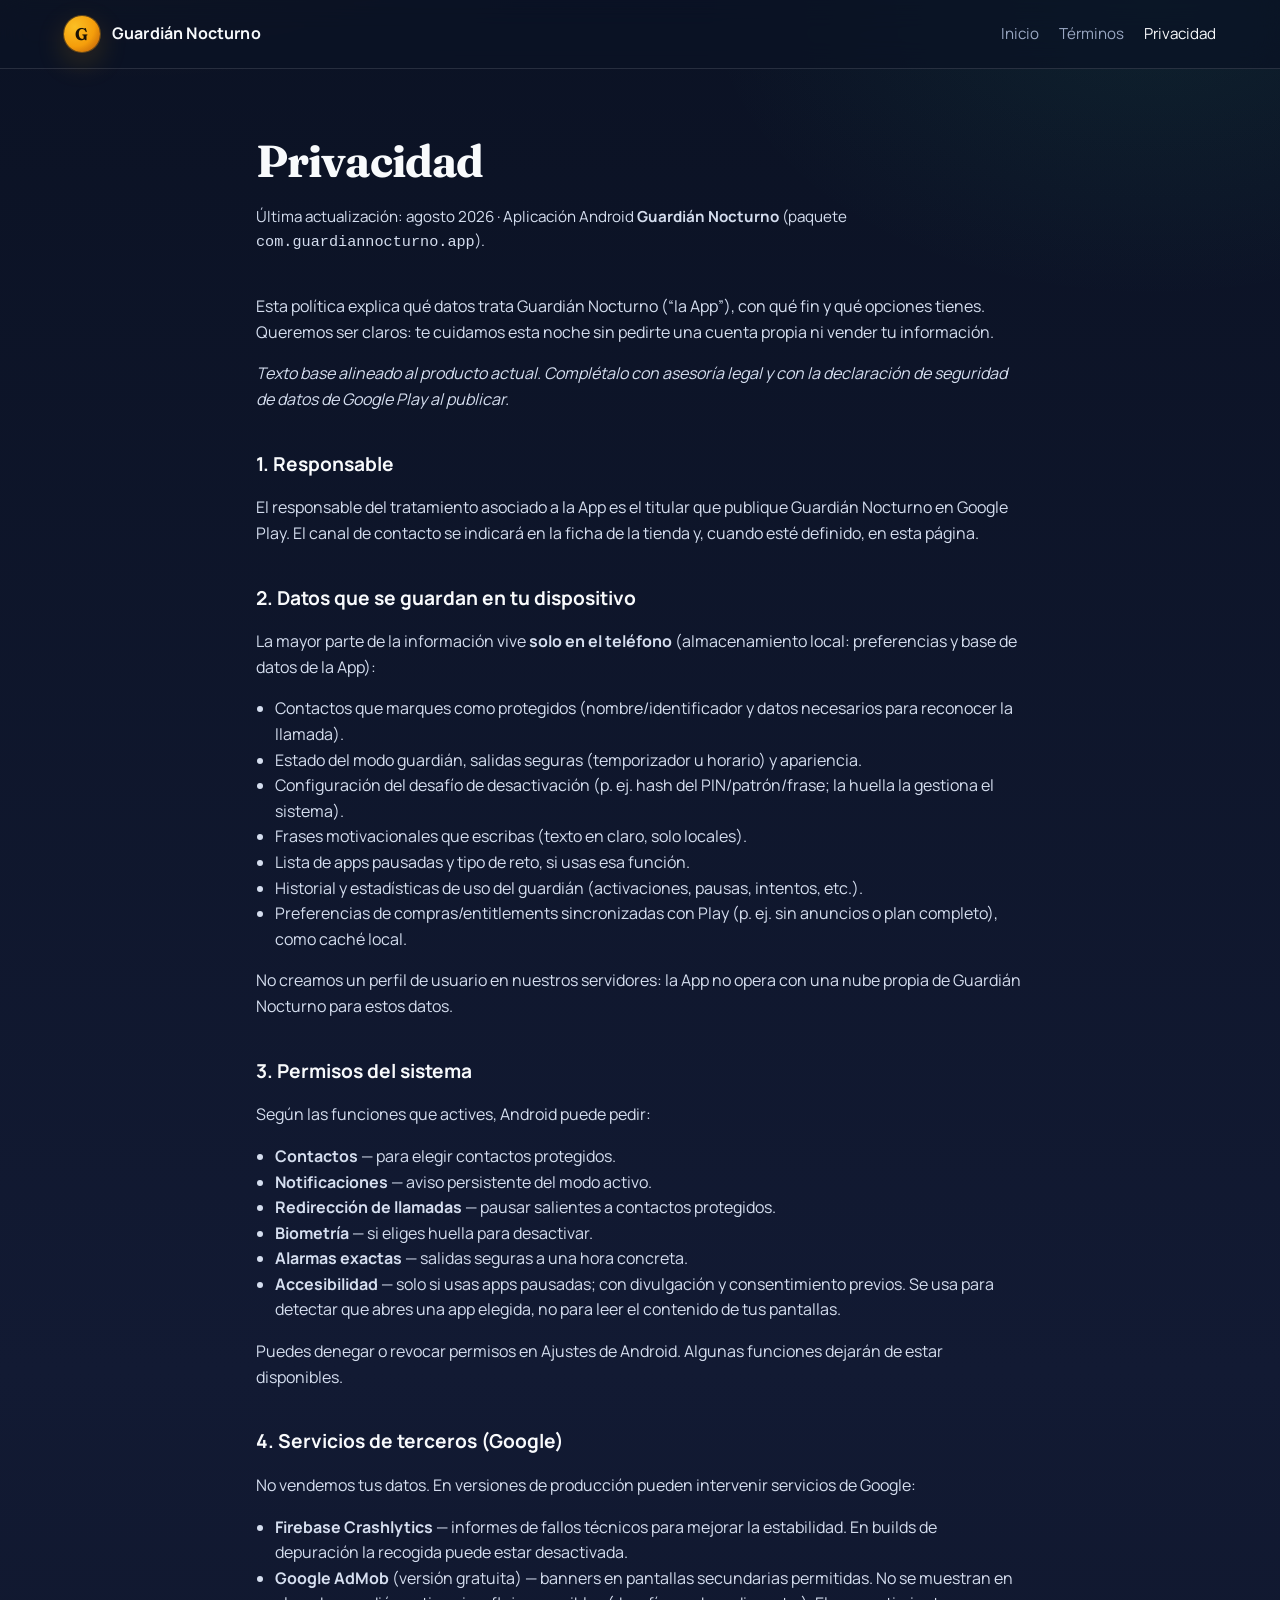
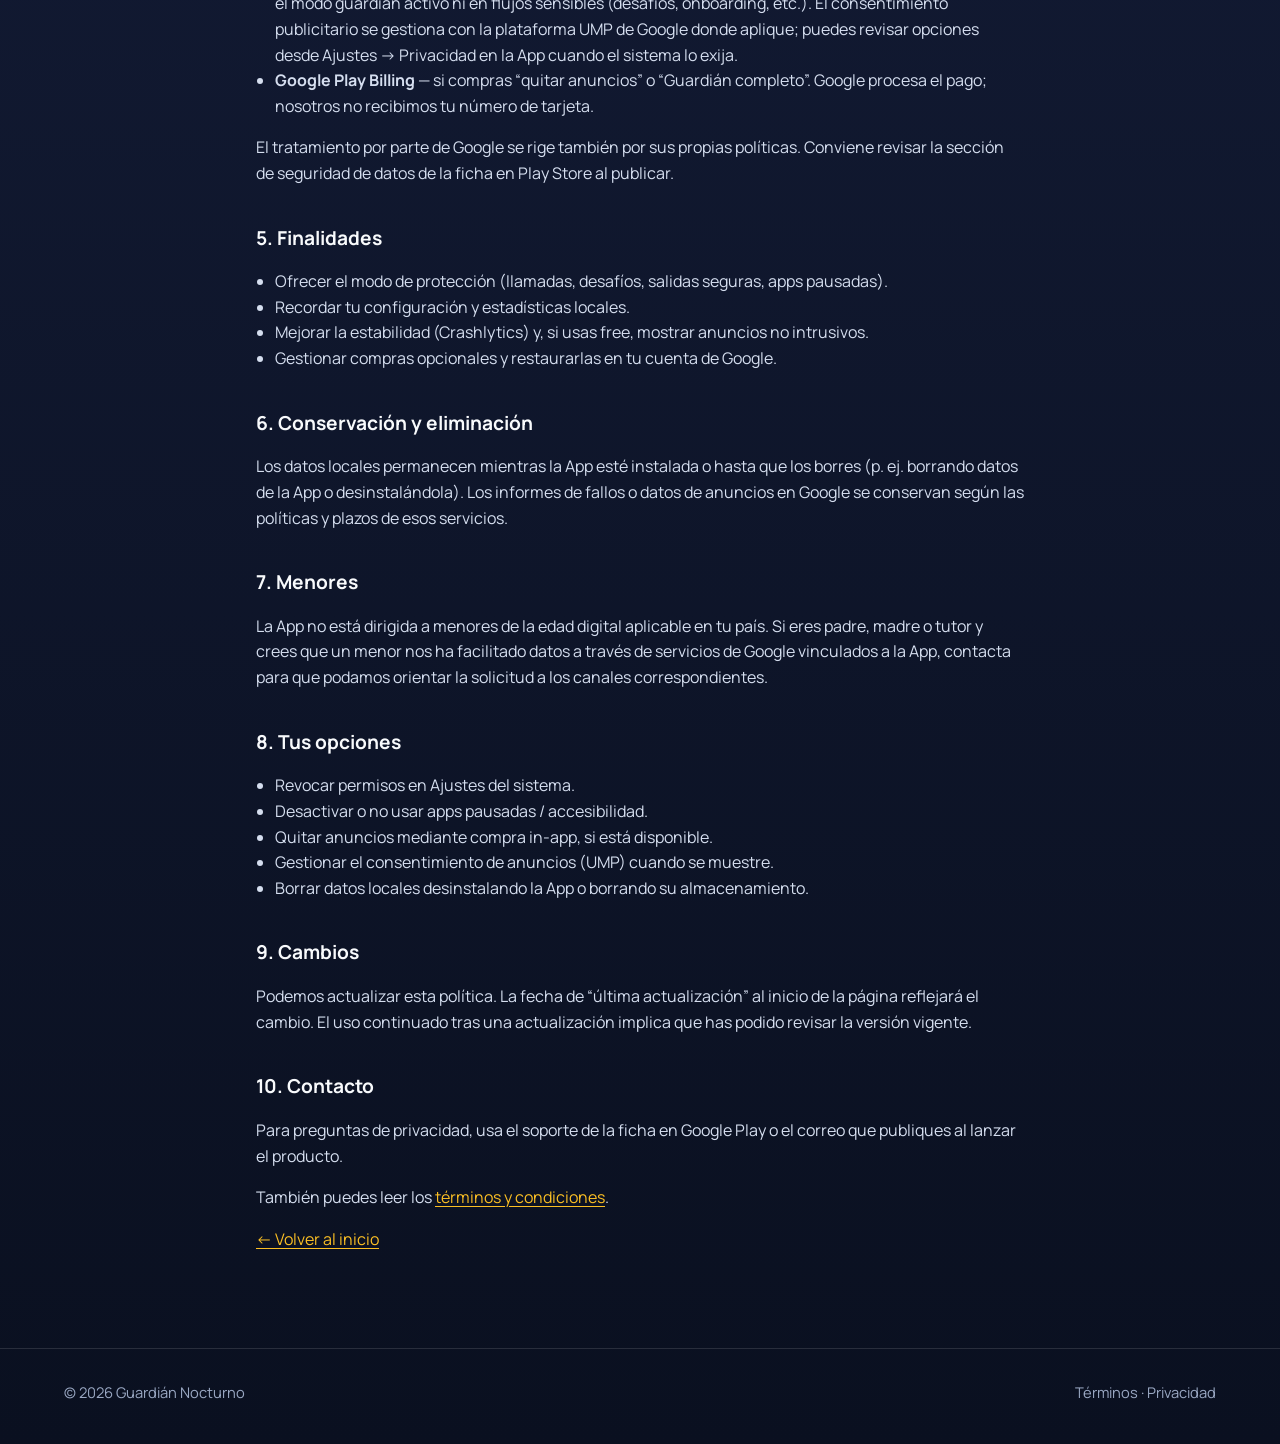
==== privacidad.html @ 55199d0d "Publicar sitio Guardián Nocturno (inicio, términos, privacidad) Co-authored-by: Cursor <cursoragent@" ====
<!DOCTYPE html>
<html lang="es">
<head>
    <meta charset="utf-8" />
    <meta name="viewport" content="width=device-width, initial-scale=1" />
    <title>Privacidad — Guardián Nocturno</title>
    <meta
        name="description"
        content="Política de privacidad de la aplicación Guardián Nocturno: datos locales, permisos y servicios opcionales."
    />
    <link rel="preconnect" href="https://fonts.googleapis.com" />
    <link rel="preconnect" href="https://fonts.gstatic.com" crossorigin />
    <link
        href="https://fonts.googleapis.com/css2?family=Fraunces:opsz,wght@9..144,500;9..144,600&family=Manrope:wght@400;500;650;700&display=swap"
        rel="stylesheet"
    />
    <link rel="stylesheet" href="styles.css" />
</head>
<body>
    <header class="site-header">
        <nav class="nav" aria-label="Principal">
            <a class="brand" href="index.html">
                <span class="brand-mark" aria-hidden="true">G</span>
                <span>Guardián Nocturno</span>
            </a>
            <ul class="nav-links">
                <li><a href="index.html">Inicio</a></li>
                <li><a href="terminos.html">Términos</a></li>
                <li><a href="privacidad.html" aria-current="page">Privacidad</a></li>
            </ul>
        </nav>
    </header>

    <main class="legal-page">
        <h1>Privacidad</h1>
        <p class="legal-meta">
            Última actualización: agosto 2026 · Aplicación Android
            <strong>Guardián Nocturno</strong> (paquete
            <code>com.guardiannocturno.app</code>).
        </p>

        <p>
            Esta política explica qué datos trata Guardián Nocturno (“la App”),
            con qué fin y qué opciones tienes. Queremos ser claros: te cuidamos
            esta noche sin pedirte una cuenta propia ni vender tu información.
        </p>
        <p>
            <em>
                Texto base alineado al producto actual. Complétalo con asesoría
                legal y con la declaración de seguridad de datos de Google Play
                al publicar.
            </em>
        </p>

        <h2>1. Responsable</h2>
        <p>
            El responsable del tratamiento asociado a la App es el titular que
            publique Guardián Nocturno en Google Play. El canal de contacto se
            indicará en la ficha de la tienda y, cuando esté definido, en esta
            página.
            <!-- Sustituye por tu email real, p. ej.: privacidad@tudominio.com -->
        </p>

        <h2>2. Datos que se guardan en tu dispositivo</h2>
        <p>
            La mayor parte de la información vive <strong>solo en el teléfono</strong>
            (almacenamiento local: preferencias y base de datos de la App):
        </p>
        <ul>
            <li>Contactos que marques como protegidos (nombre/identificador y datos necesarios para reconocer la llamada).</li>
            <li>Estado del modo guardián, salidas seguras (temporizador u horario) y apariencia.</li>
            <li>Configuración del desafío de desactivación (p. ej. hash del PIN/patrón/frase; la huella la gestiona el sistema).</li>
            <li>Frases motivacionales que escribas (texto en claro, solo locales).</li>
            <li>Lista de apps pausadas y tipo de reto, si usas esa función.</li>
            <li>Historial y estadísticas de uso del guardián (activaciones, pausas, intentos, etc.).</li>
            <li>Preferencias de compras/entitlements sincronizadas con Play (p. ej. sin anuncios o plan completo), como caché local.</li>
        </ul>
        <p>
            No creamos un perfil de usuario en nuestros servidores: la App no
            opera con una nube propia de Guardián Nocturno para estos datos.
        </p>

        <h2>3. Permisos del sistema</h2>
        <p>Según las funciones que actives, Android puede pedir:</p>
        <ul>
            <li><strong>Contactos</strong> — para elegir contactos protegidos.</li>
            <li><strong>Notificaciones</strong> — aviso persistente del modo activo.</li>
            <li><strong>Redirección de llamadas</strong> — pausar salientes a contactos protegidos.</li>
            <li><strong>Biometría</strong> — si eliges huella para desactivar.</li>
            <li><strong>Alarmas exactas</strong> — salidas seguras a una hora concreta.</li>
            <li><strong>Accesibilidad</strong> — solo si usas apps pausadas; con divulgación y consentimiento previos. Se usa para detectar que abres una app elegida, no para leer el contenido de tus pantallas.</li>
        </ul>
        <p>
            Puedes denegar o revocar permisos en Ajustes de Android. Algunas
            funciones dejarán de estar disponibles.
        </p>

        <h2>4. Servicios de terceros (Google)</h2>
        <p>
            No vendemos tus datos. En versiones de producción pueden intervenir
            servicios de Google:
        </p>
        <ul>
            <li>
                <strong>Firebase Crashlytics</strong> — informes de fallos técnicos
                para mejorar la estabilidad. En builds de depuración la recogida
                puede estar desactivada.
            </li>
            <li>
                <strong>Google AdMob</strong> (versión gratuita) — banners en
                pantallas secundarias permitidas. No se muestran en el modo
                guardián activo ni en flujos sensibles (desafíos, onboarding,
                etc.). El consentimiento publicitario se gestiona con la
                plataforma UMP de Google donde aplique; puedes revisar opciones
                desde Ajustes → Privacidad en la App cuando el sistema lo exija.
            </li>
            <li>
                <strong>Google Play Billing</strong> — si compras “quitar anuncios”
                o “Guardián completo”. Google procesa el pago; nosotros no
                recibimos tu número de tarjeta.
            </li>
        </ul>
        <p>
            El tratamiento por parte de Google se rige también por sus propias
            políticas. Conviene revisar la sección de seguridad de datos de la
            ficha en Play Store al publicar.
        </p>

        <h2>5. Finalidades</h2>
        <ul>
            <li>Ofrecer el modo de protección (llamadas, desafíos, salidas seguras, apps pausadas).</li>
            <li>Recordar tu configuración y estadísticas locales.</li>
            <li>Mejorar la estabilidad (Crashlytics) y, si usas free, mostrar anuncios no intrusivos.</li>
            <li>Gestionar compras opcionales y restaurarlas en tu cuenta de Google.</li>
        </ul>

        <h2>6. Conservación y eliminación</h2>
        <p>
            Los datos locales permanecen mientras la App esté instalada o hasta
            que los borres (p. ej. borrando datos de la App o desinstalándola).
            Los informes de fallos o datos de anuncios en Google se conservan
            según las políticas y plazos de esos servicios.
        </p>

        <h2>7. Menores</h2>
        <p>
            La App no está dirigida a menores de la edad digital aplicable en tu
            país. Si eres padre, madre o tutor y crees que un menor nos ha
            facilitado datos a través de servicios de Google vinculados a la App,
            contacta para que podamos orientar la solicitud a los canales
            correspondientes.
        </p>

        <h2>8. Tus opciones</h2>
        <ul>
            <li>Revocar permisos en Ajustes del sistema.</li>
            <li>Desactivar o no usar apps pausadas / accesibilidad.</li>
            <li>Quitar anuncios mediante compra in-app, si está disponible.</li>
            <li>Gestionar el consentimiento de anuncios (UMP) cuando se muestre.</li>
            <li>Borrar datos locales desinstalando la App o borrando su almacenamiento.</li>
        </ul>

        <h2>9. Cambios</h2>
        <p>
            Podemos actualizar esta política. La fecha de “última actualización”
            al inicio de la página reflejará el cambio. El uso continuado tras
            una actualización implica que has podido revisar la versión vigente.
        </p>

        <h2>10. Contacto</h2>
        <p>
            Para preguntas de privacidad, usa el soporte de la ficha en Google
            Play o el correo que publiques al lanzar el producto.
        </p>

        <p>
            También puedes leer los
            <a href="terminos.html">términos y condiciones</a>.
        </p>
        <p>
            <a href="index.html">← Volver al inicio</a>
        </p>
    </main>

    <footer class="site-footer">
        <div class="footer-inner">
            <span>© <span id="year"></span> Guardián Nocturno</span>
            <span>
                <a href="terminos.html">Términos</a>
                ·
                <a href="privacidad.html">Privacidad</a>
            </span>
        </div>
    </footer>
    <script>
        document.getElementById("year").textContent = String(new Date().getFullYear());
    </script>
</body>
</html>
---- styles.css ----
:root {
    --night: #0b1224;
    --night-mid: #121a33;
    --night-soft: #1c2744;
    --amber: #f59e0b;
    --amber-soft: #fbbf24;
    --text: #f8fafc;
    --muted: #9aa8c3;
    --line: rgba(248, 250, 252, 0.12);
    --success: #34d399;
    --font-display: "Fraunces", Georgia, serif;
    --font-body: "Manrope", "Segoe UI", sans-serif;
    --max: 72rem;
    --radius: 1.25rem;
}

*,
*::before,
*::after {
    box-sizing: border-box;
}

html {
    scroll-behavior: smooth;
}

body {
    margin: 0;
    min-height: 100vh;
    color: var(--text);
    font-family: var(--font-body);
    background:
        radial-gradient(1200px 700px at 10% -10%, rgba(245, 158, 11, 0.16), transparent 55%),
        radial-gradient(900px 600px at 90% 0%, rgba(52, 211, 153, 0.08), transparent 50%),
        linear-gradient(180deg, var(--night) 0%, var(--night-mid) 45%, #0a1020 100%);
    line-height: 1.6;
}

img {
    max-width: 100%;
    display: block;
}

a {
    color: var(--amber-soft);
    text-decoration-thickness: 1px;
    text-underline-offset: 0.18em;
}

a:hover {
    color: #fff;
}

.site-header {
    position: sticky;
    top: 0;
    z-index: 20;
    backdrop-filter: blur(14px);
    background: rgba(11, 18, 36, 0.72);
    border-bottom: 1px solid var(--line);
}

.nav {
    width: min(100% - 2rem, var(--max));
    margin: 0 auto;
    min-height: 4.25rem;
    display: flex;
    align-items: center;
    justify-content: space-between;
    gap: 1rem;
}

.brand {
    display: inline-flex;
    align-items: center;
    gap: 0.75rem;
    color: var(--text);
    text-decoration: none;
    font-weight: 700;
    letter-spacing: 0.01em;
}

.brand-mark {
    width: 2.25rem;
    height: 2.25rem;
    border-radius: 999px;
    display: grid;
    place-items: center;
    background: radial-gradient(circle at 30% 30%, var(--amber-soft), var(--amber) 55%, #b45309);
    color: #1a1205;
    font-family: var(--font-display);
    font-size: 1.05rem;
    box-shadow: 0 0 0 1px rgba(245, 158, 11, 0.35), 0 10px 30px rgba(245, 158, 11, 0.2);
}

.nav-links {
    display: flex;
    align-items: center;
    gap: 1.25rem;
    list-style: none;
    margin: 0;
    padding: 0;
}

.nav-links a {
    color: var(--muted);
    text-decoration: none;
    font-size: 0.95rem;
}

.nav-links a:hover,
.nav-links a[aria-current="page"] {
    color: var(--text);
}

.hero {
    position: relative;
    overflow: hidden;
    min-height: calc(100vh - 4.25rem);
    display: grid;
    align-items: end;
}

.hero-atmosphere {
    position: absolute;
    inset: 0;
    background:
        linear-gradient(180deg, transparent 0%, rgba(11, 18, 36, 0.2) 40%, rgba(11, 18, 36, 0.92) 100%),
        radial-gradient(ellipse 80% 50% at 50% 15%, rgba(245, 158, 11, 0.12), transparent 60%),
        url("data:image/svg+xml,%3Csvg xmlns='http://www.w3.org/2000/svg' width='160' height='160' viewBox='0 0 160 160'%3E%3Cg fill='%23f8fafc' fill-opacity='0.035'%3E%3Ccircle cx='8' cy='12' r='1'/%3E%3Ccircle cx='48' cy='40' r='0.8'/%3E%3Ccircle cx='112' cy='22' r='1.1'/%3E%3Ccircle cx='140' cy='70' r='0.7'/%3E%3Ccircle cx='70' cy='90' r='0.9'/%3E%3Ccircle cx='28' cy='120' r='0.6'/%3E%3Ccircle cx='98' cy='130' r='1'/%3E%3C/g%3E%3C/svg%3E");
    animation: drift 18s ease-in-out infinite alternate;
}

@keyframes drift {
    from {
        transform: scale(1) translateY(0);
    }
    to {
        transform: scale(1.04) translateY(-1.5%);
    }
}

.hero-inner {
    position: relative;
    width: min(100% - 2rem, var(--max));
    margin: 0 auto;
    padding: 5rem 0 4.5rem;
}

.hero-brand {
    margin: 0 0 1rem;
    font-family: var(--font-display);
    font-size: clamp(3rem, 8vw, 5.5rem);
    line-height: 0.95;
    letter-spacing: -0.03em;
    font-weight: 600;
    opacity: 0;
    transform: translateY(18px);
    animation: rise 0.9s ease forwards 0.1s;
}

.hero-title {
    margin: 0 0 1rem;
    max-width: 18ch;
    font-family: var(--font-display);
    font-size: clamp(1.6rem, 3.4vw, 2.4rem);
    font-weight: 500;
    line-height: 1.15;
    color: #e8eefc;
    opacity: 0;
    transform: translateY(18px);
    animation: rise 0.9s ease forwards 0.28s;
}

.hero-lead {
    margin: 0 0 2rem;
    max-width: 38ch;
    color: var(--muted);
    font-size: 1.05rem;
    opacity: 0;
    transform: translateY(18px);
    animation: rise 0.9s ease forwards 0.42s;
}

@keyframes rise {
    to {
        opacity: 1;
        transform: translateY(0);
    }
}

.cta-row {
    display: flex;
    flex-wrap: wrap;
    gap: 0.85rem;
    opacity: 0;
    transform: translateY(18px);
    animation: rise 0.9s ease forwards 0.56s;
}

.button {
    display: inline-flex;
    align-items: center;
    justify-content: center;
    min-height: 3rem;
    padding: 0.7rem 1.25rem;
    border-radius: 999px;
    border: 1px solid transparent;
    font-weight: 650;
    font-size: 0.98rem;
    text-decoration: none;
    transition: transform 0.2s ease, background 0.2s ease, border-color 0.2s ease;
}

.button:hover {
    transform: translateY(-1px);
}

.button-primary {
    background: linear-gradient(135deg, var(--amber-soft), var(--amber));
    color: #1a1205;
}

.button-primary:hover {
    color: #1a1205;
}

.button-ghost {
    background: rgba(248, 250, 252, 0.04);
    border-color: var(--line);
    color: var(--text);
}

.section {
    width: min(100% - 2rem, var(--max));
    margin: 0 auto;
    padding: 4.5rem 0;
}

.section-title {
    margin: 0 0 0.75rem;
    font-family: var(--font-display);
    font-size: clamp(1.8rem, 3vw, 2.4rem);
    font-weight: 550;
    letter-spacing: -0.02em;
}

.section-lead {
    margin: 0 0 2rem;
    max-width: 52ch;
    color: var(--muted);
}

.feature-grid {
    display: grid;
    gap: 1.25rem;
    grid-template-columns: repeat(3, minmax(0, 1fr));
}

.feature {
    padding: 1.4rem 0 0;
    border-top: 1px solid var(--line);
}

.feature h3 {
    margin: 0 0 0.5rem;
    font-size: 1.1rem;
}

.feature p {
    margin: 0;
    color: var(--muted);
    font-size: 0.98rem;
}

.quote {
    margin: 0;
    padding: 2.5rem 0;
    border-top: 1px solid var(--line);
    border-bottom: 1px solid var(--line);
    font-family: var(--font-display);
    font-size: clamp(1.5rem, 3vw, 2.1rem);
    line-height: 1.25;
    font-weight: 500;
}

.legal-page {
    width: min(100% - 2rem, 48rem);
    margin: 0 auto;
    padding: 3.5rem 0 5rem;
}

.legal-page h1 {
    margin: 0 0 0.5rem;
    font-family: var(--font-display);
    font-size: clamp(2rem, 4vw, 2.8rem);
    letter-spacing: -0.02em;
}

.legal-meta {
    margin: 0 0 2.5rem;
    color: var(--muted);
    font-size: 0.95rem;
}

.legal-page h2 {
    margin: 2.25rem 0 0.75rem;
    font-size: 1.2rem;
}

.legal-page p,
.legal-page li {
    color: #d5deef;
}

.legal-page ul {
    padding-left: 1.2rem;
}

.site-footer {
    border-top: 1px solid var(--line);
    padding: 2rem 0 2.5rem;
}

.footer-inner {
    width: min(100% - 2rem, var(--max));
    margin: 0 auto;
    display: flex;
    flex-wrap: wrap;
    gap: 1rem;
    justify-content: space-between;
    color: var(--muted);
    font-size: 0.92rem;
}

.footer-inner a {
    color: var(--muted);
    text-decoration: none;
}

.footer-inner a:hover {
    color: var(--text);
}

@media (max-width: 860px) {
    .feature-grid {
        grid-template-columns: 1fr;
    }

    .hero-inner {
        padding-top: 4rem;
    }
}

@media (prefers-reduced-motion: reduce) {
    html {
        scroll-behavior: auto;
    }

    .hero-atmosphere,
    .hero-brand,
    .hero-title,
    .hero-lead,
    .cta-row {
        animation: none;
        opacity: 1;
        transform: none;
    }
}
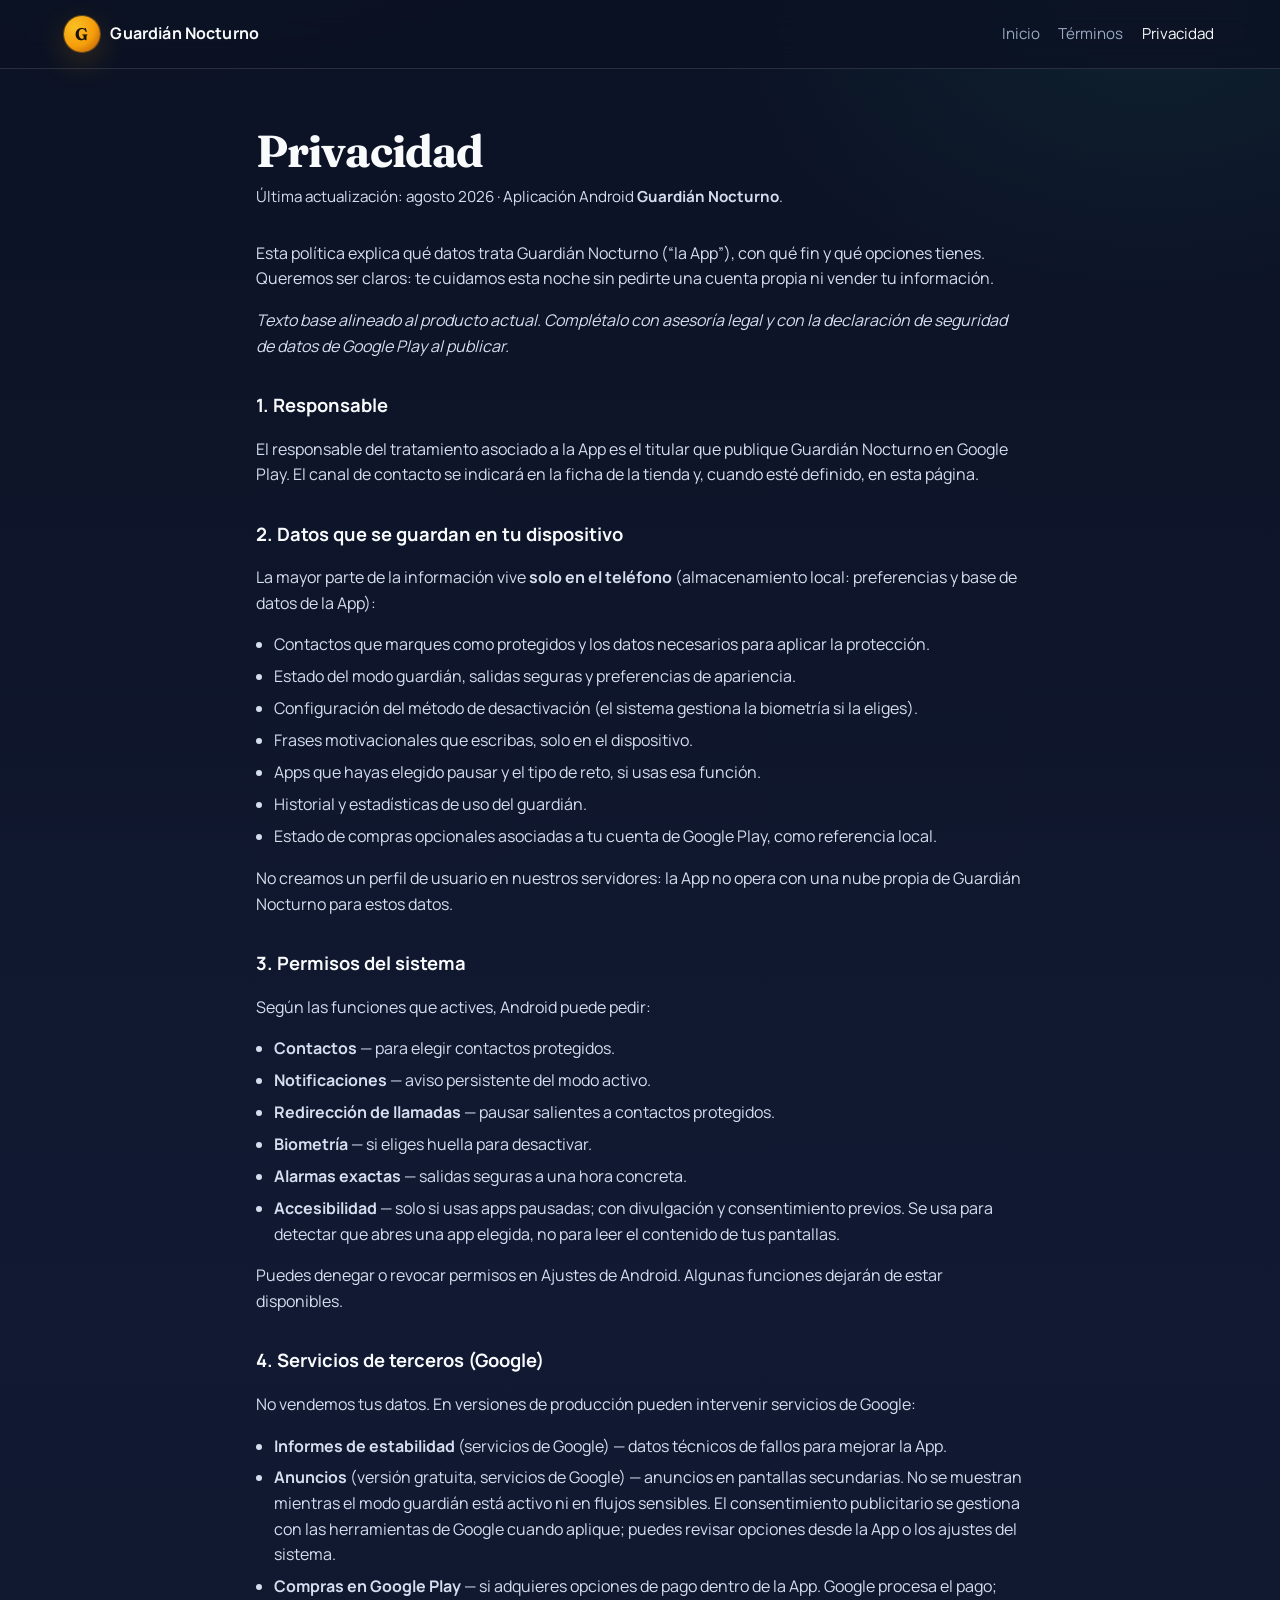
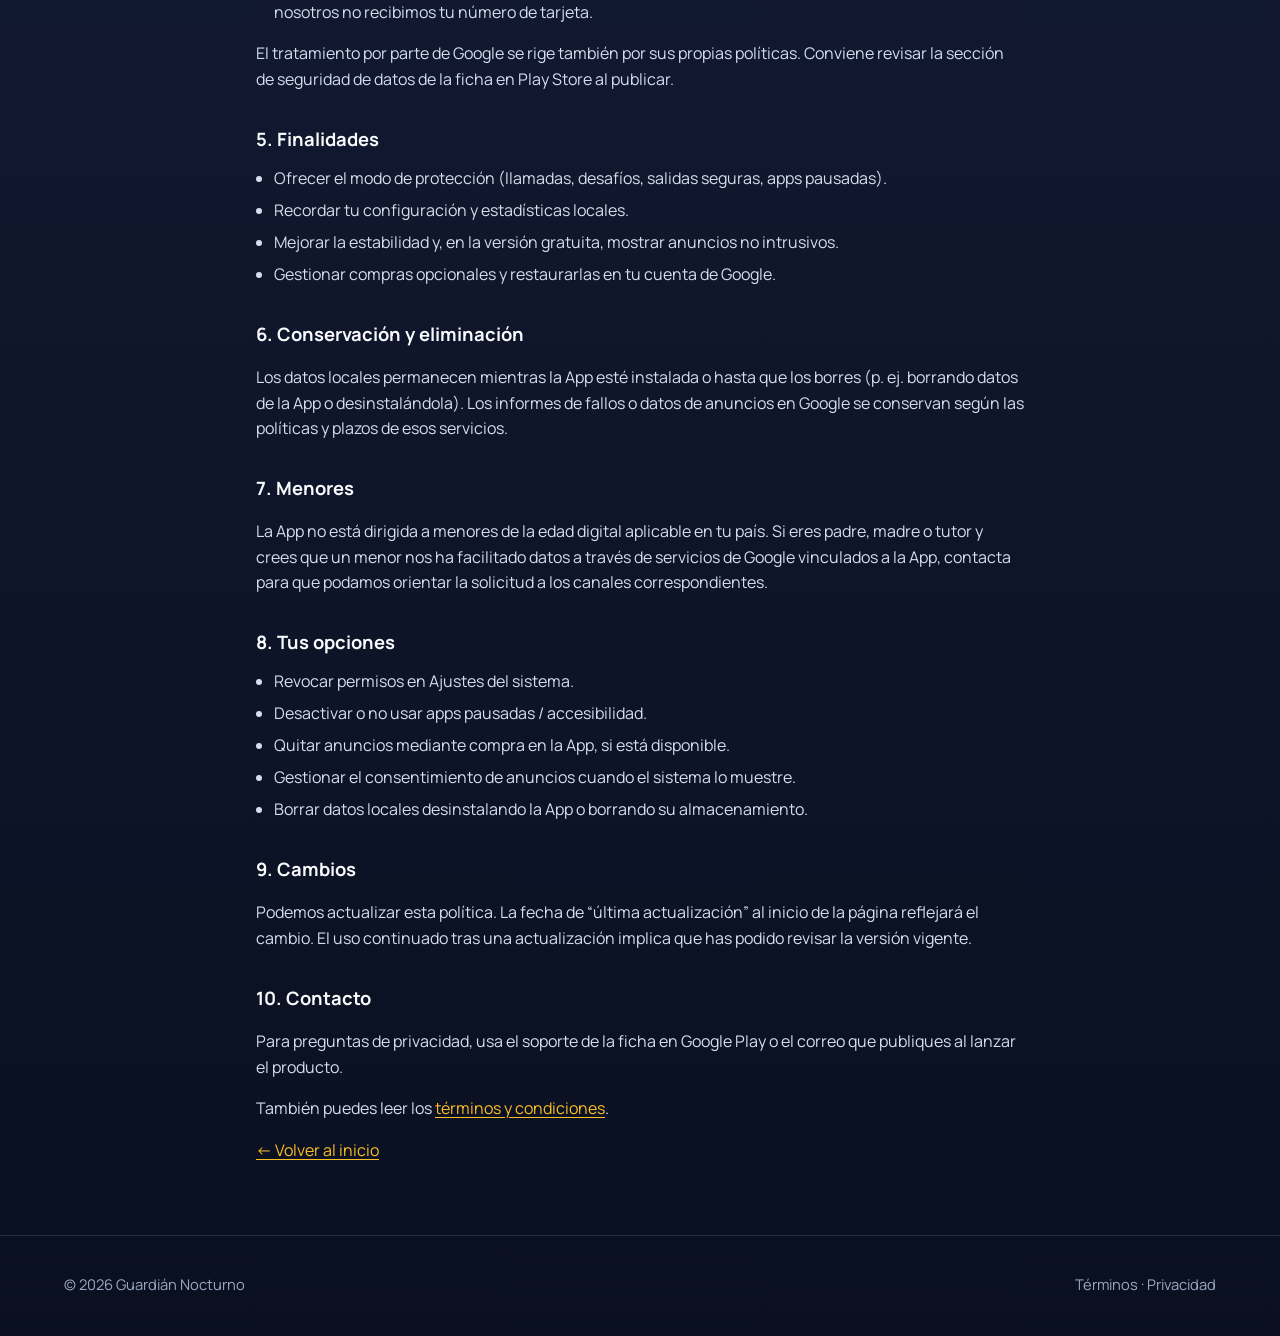
==== commit 79e8cfa3: "Actualizar web: móvil, menú adaptable y textos sin datos sensibles. Co-authored-by: Cursor <cursorag" ====
--- a/privacidad.html
+++ b/privacidad.html
@@ -2,7 +2,10 @@
 <html lang="es">
 <head>
     <meta charset="utf-8" />
-    <meta name="viewport" content="width=device-width, initial-scale=1" />
+    <meta
+        name="viewport"
+        content="width=device-width, initial-scale=1, viewport-fit=cover"
+    />
     <title>Privacidad — Guardián Nocturno</title>
     <meta
         name="description"
@@ -35,8 +38,7 @@
         <h1>Privacidad</h1>
         <p class="legal-meta">
             Última actualización: agosto 2026 · Aplicación Android
-            <strong>Guardián Nocturno</strong> (paquete
-            <code>com.guardiannocturno.app</code>).
+            <strong>Guardián Nocturno</strong>.
         </p>
 
         <p>
@@ -58,7 +60,6 @@
             publique Guardián Nocturno en Google Play. El canal de contacto se
             indicará en la ficha de la tienda y, cuando esté definido, en esta
             página.
-            <!-- Sustituye por tu email real, p. ej.: privacidad@tudominio.com -->
         </p>
 
         <h2>2. Datos que se guardan en tu dispositivo</h2>
@@ -67,13 +68,13 @@
             (almacenamiento local: preferencias y base de datos de la App):
         </p>
         <ul>
-            <li>Contactos que marques como protegidos (nombre/identificador y datos necesarios para reconocer la llamada).</li>
-            <li>Estado del modo guardián, salidas seguras (temporizador u horario) y apariencia.</li>
-            <li>Configuración del desafío de desactivación (p. ej. hash del PIN/patrón/frase; la huella la gestiona el sistema).</li>
-            <li>Frases motivacionales que escribas (texto en claro, solo locales).</li>
-            <li>Lista de apps pausadas y tipo de reto, si usas esa función.</li>
-            <li>Historial y estadísticas de uso del guardián (activaciones, pausas, intentos, etc.).</li>
-            <li>Preferencias de compras/entitlements sincronizadas con Play (p. ej. sin anuncios o plan completo), como caché local.</li>
+            <li>Contactos que marques como protegidos y los datos necesarios para aplicar la protección.</li>
+            <li>Estado del modo guardián, salidas seguras y preferencias de apariencia.</li>
+            <li>Configuración del método de desactivación (el sistema gestiona la biometría si la eliges).</li>
+            <li>Frases motivacionales que escribas, solo en el dispositivo.</li>
+            <li>Apps que hayas elegido pausar y el tipo de reto, si usas esa función.</li>
+            <li>Historial y estadísticas de uso del guardián.</li>
+            <li>Estado de compras opcionales asociadas a tu cuenta de Google Play, como referencia local.</li>
         </ul>
         <p>
             No creamos un perfil de usuario en nuestros servidores: la App no
@@ -102,21 +103,20 @@
         </p>
         <ul>
             <li>
-                <strong>Firebase Crashlytics</strong> — informes de fallos técnicos
-                para mejorar la estabilidad. En builds de depuración la recogida
-                puede estar desactivada.
+                <strong>Informes de estabilidad</strong> (servicios de Google) —
+                datos técnicos de fallos para mejorar la App.
             </li>
             <li>
-                <strong>Google AdMob</strong> (versión gratuita) — banners en
-                pantallas secundarias permitidas. No se muestran en el modo
-                guardián activo ni en flujos sensibles (desafíos, onboarding,
-                etc.). El consentimiento publicitario se gestiona con la
-                plataforma UMP de Google donde aplique; puedes revisar opciones
-                desde Ajustes → Privacidad en la App cuando el sistema lo exija.
+                <strong>Anuncios</strong> (versión gratuita, servicios de Google) —
+                anuncios en pantallas secundarias. No se muestran mientras el
+                modo guardián está activo ni en flujos sensibles. El
+                consentimiento publicitario se gestiona con las herramientas de
+                Google cuando aplique; puedes revisar opciones desde la App o
+                los ajustes del sistema.
             </li>
             <li>
-                <strong>Google Play Billing</strong> — si compras “quitar anuncios”
-                o “Guardián completo”. Google procesa el pago; nosotros no
+                <strong>Compras en Google Play</strong> — si adquieres opciones
+                de pago dentro de la App. Google procesa el pago; nosotros no
                 recibimos tu número de tarjeta.
             </li>
         </ul>
@@ -130,7 +130,7 @@
         <ul>
             <li>Ofrecer el modo de protección (llamadas, desafíos, salidas seguras, apps pausadas).</li>
             <li>Recordar tu configuración y estadísticas locales.</li>
-            <li>Mejorar la estabilidad (Crashlytics) y, si usas free, mostrar anuncios no intrusivos.</li>
+            <li>Mejorar la estabilidad y, en la versión gratuita, mostrar anuncios no intrusivos.</li>
             <li>Gestionar compras opcionales y restaurarlas en tu cuenta de Google.</li>
         </ul>
 
@@ -155,8 +155,8 @@
         <ul>
             <li>Revocar permisos en Ajustes del sistema.</li>
             <li>Desactivar o no usar apps pausadas / accesibilidad.</li>
-            <li>Quitar anuncios mediante compra in-app, si está disponible.</li>
-            <li>Gestionar el consentimiento de anuncios (UMP) cuando se muestre.</li>
+            <li>Quitar anuncios mediante compra en la App, si está disponible.</li>
+            <li>Gestionar el consentimiento de anuncios cuando el sistema lo muestre.</li>
             <li>Borrar datos locales desinstalando la App o borrando su almacenamiento.</li>
         </ul>
 
--- a/styles.css
+++ b/styles.css
@@ -12,6 +12,12 @@
     --font-body: "Manrope", "Segoe UI", sans-serif;
     --max: 72rem;
     --radius: 1.25rem;
+    --page-gutter: clamp(1rem, 4vw, 1.5rem);
+    --header-h: 4.25rem;
+    --safe-top: env(safe-area-inset-top, 0px);
+    --safe-bottom: env(safe-area-inset-bottom, 0px);
+    --safe-left: env(safe-area-inset-left, 0px);
+    --safe-right: env(safe-area-inset-right, 0px);
 }
 
 *,
@@ -22,11 +28,14 @@
 
 html {
     scroll-behavior: smooth;
+    -webkit-text-size-adjust: 100%;
+    text-size-adjust: 100%;
 }
 
 body {
     margin: 0;
     min-height: 100vh;
+    min-height: 100dvh;
     color: var(--text);
     font-family: var(--font-body);
     background:
@@ -34,10 +43,14 @@
         radial-gradient(900px 600px at 90% 0%, rgba(52, 211, 153, 0.08), transparent 50%),
         linear-gradient(180deg, var(--night) 0%, var(--night-mid) 45%, #0a1020 100%);
     line-height: 1.6;
+    overflow-x: hidden;
+    padding-left: var(--safe-left);
+    padding-right: var(--safe-right);
 }
 
 img {
     max-width: 100%;
+    height: auto;
     display: block;
 }
 
@@ -56,33 +69,44 @@
     top: 0;
     z-index: 20;
     backdrop-filter: blur(14px);
-    background: rgba(11, 18, 36, 0.72);
+    background: rgba(11, 18, 36, 0.86);
     border-bottom: 1px solid var(--line);
+    padding-top: var(--safe-top);
 }
 
 .nav {
-    width: min(100% - 2rem, var(--max));
+    width: min(100% - (var(--page-gutter) * 2), var(--max));
     margin: 0 auto;
-    min-height: 4.25rem;
+    min-height: var(--header-h);
     display: flex;
     align-items: center;
     justify-content: space-between;
-    gap: 1rem;
+    gap: 0.75rem 1.25rem;
+    padding: 0.65rem 0;
 }
 
 .brand {
     display: inline-flex;
     align-items: center;
-    gap: 0.75rem;
+    gap: 0.65rem;
     color: var(--text);
     text-decoration: none;
     font-weight: 700;
     letter-spacing: 0.01em;
+    min-width: 0;
+    flex-shrink: 1;
+}
+
+.brand > span:last-child {
+    white-space: nowrap;
+    overflow: hidden;
+    text-overflow: ellipsis;
 }
 
 .brand-mark {
     width: 2.25rem;
     height: 2.25rem;
+    flex-shrink: 0;
     border-radius: 999px;
     display: grid;
     place-items: center;
@@ -96,7 +120,9 @@
 .nav-links {
     display: flex;
     align-items: center;
-    gap: 1.25rem;
+    flex-wrap: wrap;
+    justify-content: flex-end;
+    gap: 0.35rem 0.85rem;
     list-style: none;
     margin: 0;
     padding: 0;
@@ -106,6 +132,10 @@
     color: var(--muted);
     text-decoration: none;
     font-size: 0.95rem;
+    display: inline-flex;
+    align-items: center;
+    min-height: 2.5rem;
+    padding: 0.2rem 0.15rem;
 }
 
 .nav-links a:hover,
@@ -116,7 +146,8 @@
 .hero {
     position: relative;
     overflow: hidden;
-    min-height: calc(100vh - 4.25rem);
+    min-height: calc(100vh - var(--header-h) - var(--safe-top));
+    min-height: calc(100dvh - var(--header-h) - var(--safe-top));
     display: grid;
     align-items: end;
 }
@@ -142,30 +173,33 @@
 
 .hero-inner {
     position: relative;
-    width: min(100% - 2rem, var(--max));
+    width: min(100% - (var(--page-gutter) * 2), var(--max));
     margin: 0 auto;
-    padding: 5rem 0 4.5rem;
+    padding: clamp(2.5rem, 8vw, 5rem) 0 clamp(2.75rem, 7vw, 4.5rem);
 }
 
 .hero-brand {
-    margin: 0 0 1rem;
-    font-family: var(--font-display);
-    font-size: clamp(3rem, 8vw, 5.5rem);
-    line-height: 0.95;
+    margin: 0 0 0.85rem;
+    font-family: var(--font-display);
+    font-size: clamp(2.15rem, 9vw, 5.5rem);
+    line-height: 1.02;
     letter-spacing: -0.03em;
     font-weight: 600;
+    max-width: 12ch;
     opacity: 0;
     transform: translateY(18px);
     animation: rise 0.9s ease forwards 0.1s;
+    overflow-wrap: anywhere;
+    hyphens: auto;
 }
 
 .hero-title {
     margin: 0 0 1rem;
-    max-width: 18ch;
-    font-family: var(--font-display);
-    font-size: clamp(1.6rem, 3.4vw, 2.4rem);
+    max-width: 22ch;
+    font-family: var(--font-display);
+    font-size: clamp(1.35rem, 4.5vw, 2.4rem);
     font-weight: 500;
-    line-height: 1.15;
+    line-height: 1.2;
     color: #e8eefc;
     opacity: 0;
     transform: translateY(18px);
@@ -173,10 +207,10 @@
 }
 
 .hero-lead {
-    margin: 0 0 2rem;
+    margin: 0 0 1.75rem;
     max-width: 38ch;
     color: var(--muted);
-    font-size: 1.05rem;
+    font-size: clamp(0.98rem, 2.8vw, 1.05rem);
     opacity: 0;
     transform: translateY(18px);
     animation: rise 0.9s ease forwards 0.42s;
@@ -192,7 +226,7 @@
 .cta-row {
     display: flex;
     flex-wrap: wrap;
-    gap: 0.85rem;
+    gap: 0.75rem;
     opacity: 0;
     transform: translateY(18px);
     animation: rise 0.9s ease forwards 0.56s;
@@ -209,7 +243,9 @@
     font-weight: 650;
     font-size: 0.98rem;
     text-decoration: none;
+    text-align: center;
     transition: transform 0.2s ease, background 0.2s ease, border-color 0.2s ease;
+    touch-action: manipulation;
 }
 
 .button:hover {
@@ -232,15 +268,15 @@
 }
 
 .section {
-    width: min(100% - 2rem, var(--max));
+    width: min(100% - (var(--page-gutter) * 2), var(--max));
     margin: 0 auto;
-    padding: 4.5rem 0;
+    padding: clamp(2.75rem, 8vw, 4.5rem) 0;
 }
 
 .section-title {
     margin: 0 0 0.75rem;
     font-family: var(--font-display);
-    font-size: clamp(1.8rem, 3vw, 2.4rem);
+    font-size: clamp(1.55rem, 5vw, 2.4rem);
     font-weight: 550;
     letter-spacing: -0.02em;
 }
@@ -249,6 +285,7 @@
     margin: 0 0 2rem;
     max-width: 52ch;
     color: var(--muted);
+    font-size: clamp(0.98rem, 2.8vw, 1.05rem);
 }
 
 .feature-grid {
@@ -275,60 +312,68 @@
 
 .quote {
     margin: 0;
-    padding: 2.5rem 0;
+    padding: clamp(1.75rem, 5vw, 2.5rem) 0;
     border-top: 1px solid var(--line);
     border-bottom: 1px solid var(--line);
     font-family: var(--font-display);
-    font-size: clamp(1.5rem, 3vw, 2.1rem);
-    line-height: 1.25;
+    font-size: clamp(1.35rem, 4.5vw, 2.1rem);
+    line-height: 1.3;
     font-weight: 500;
 }
 
 .legal-page {
-    width: min(100% - 2rem, 48rem);
+    width: min(100% - (var(--page-gutter) * 2), 48rem);
     margin: 0 auto;
-    padding: 3.5rem 0 5rem;
+    padding: clamp(2rem, 6vw, 3.5rem) 0 calc(3.5rem + var(--safe-bottom));
 }
 
 .legal-page h1 {
     margin: 0 0 0.5rem;
     font-family: var(--font-display);
-    font-size: clamp(2rem, 4vw, 2.8rem);
+    font-size: clamp(1.75rem, 6vw, 2.8rem);
     letter-spacing: -0.02em;
+    line-height: 1.15;
 }
 
 .legal-meta {
-    margin: 0 0 2.5rem;
+    margin: 0 0 2rem;
     color: var(--muted);
     font-size: 0.95rem;
 }
 
 .legal-page h2 {
-    margin: 2.25rem 0 0.75rem;
-    font-size: 1.2rem;
+    margin: 2rem 0 0.75rem;
+    font-size: 1.15rem;
 }
 
 .legal-page p,
 .legal-page li {
     color: #d5deef;
+    overflow-wrap: anywhere;
 }
 
 .legal-page ul {
-    padding-left: 1.2rem;
+    padding-left: 1.15rem;
+    margin: 0.5rem 0 0;
+}
+
+.legal-page li + li {
+    margin-top: 0.4rem;
 }
 
 .site-footer {
     border-top: 1px solid var(--line);
-    padding: 2rem 0 2.5rem;
+    padding: 1.75rem 0 calc(2rem + var(--safe-bottom));
 }
 
 .footer-inner {
-    width: min(100% - 2rem, var(--max));
+    width: min(100% - (var(--page-gutter) * 2), var(--max));
     margin: 0 auto;
     display: flex;
     flex-wrap: wrap;
-    gap: 1rem;
+    gap: 0.75rem 1rem;
     justify-content: space-between;
+    align-items: center;
     color: var(--muted);
     font-size: 0.92rem;
 }
@@ -336,19 +381,97 @@
 .footer-inner a {
     color: var(--muted);
     text-decoration: none;
+    display: inline-flex;
+    min-height: 2.5rem;
+    align-items: center;
 }
 
 .footer-inner a:hover {
     color: var(--text);
 }
 
+/* —— Móvil / tablets pequeñas —— */
 @media (max-width: 860px) {
+    .nav {
+        flex-direction: column;
+        align-items: stretch;
+        gap: 0.35rem;
+        min-height: 0;
+        padding: 0.75rem 0 0.85rem;
+    }
+
+    .brand {
+        width: 100%;
+    }
+
+    .nav-links {
+        width: 100%;
+        justify-content: flex-start;
+        gap: 0.15rem 0.35rem;
+        row-gap: 0.1rem;
+    }
+
+    .nav-links a {
+        font-size: 0.9rem;
+        padding: 0.15rem 0.45rem;
+        border-radius: 999px;
+        background: rgba(248, 250, 252, 0.04);
+    }
+
+    .nav-links a[aria-current="page"] {
+        background: rgba(245, 158, 11, 0.14);
+        color: var(--amber-soft);
+    }
+
     .feature-grid {
         grid-template-columns: 1fr;
     }
 
+    .cta-row {
+        flex-direction: column;
+        align-items: stretch;
+    }
+
+    .button {
+        width: 100%;
+    }
+
+    .hero {
+        min-height: auto;
+        align-items: start;
+    }
+
     .hero-inner {
-        padding-top: 4rem;
+        padding-top: 2.25rem;
+        padding-bottom: 2.5rem;
+    }
+
+    .footer-inner {
+        flex-direction: column;
+        align-items: flex-start;
+    }
+}
+
+@media (max-width: 420px) {
+    .brand > span:last-child {
+        font-size: 0.95rem;
+    }
+
+    .hero-brand {
+        max-width: none;
+        font-size: clamp(2rem, 11vw, 2.6rem);
+    }
+
+    .nav-links {
+        display: grid;
+        grid-template-columns: repeat(2, minmax(0, 1fr));
+        gap: 0.4rem;
+    }
+
+    .nav-links a {
+        justify-content: center;
+        text-align: center;
+        min-height: 2.65rem;
     }
 }
 
